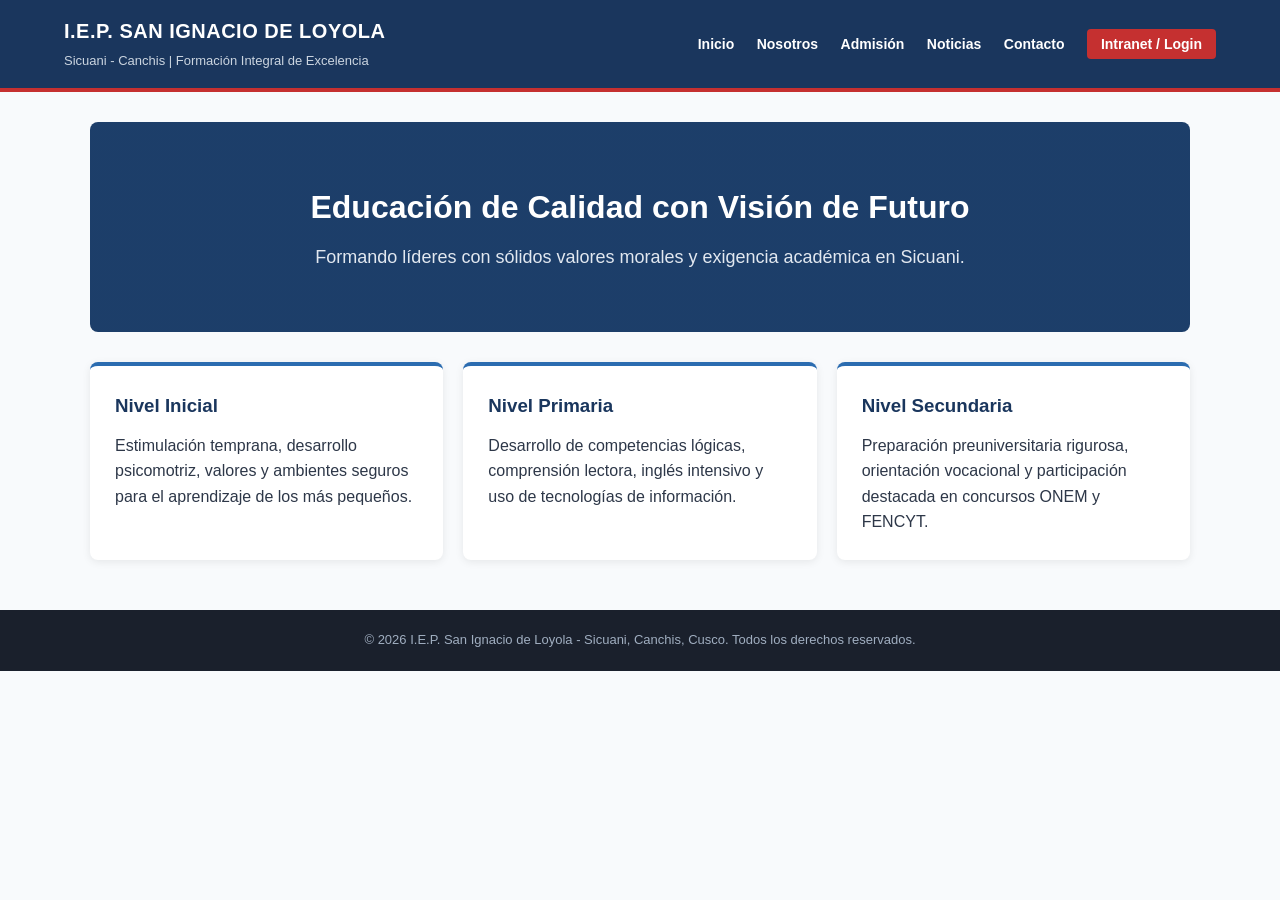
==== index.html @ 254c912a "Entrega PA2: Base de datos, conexion PDO, login y vistas completas" ====
<!DOCTYPE html>
<html lang="es">
<head>
    <meta charset="UTF-8">
    <meta name="viewport" content="width=device-width, initial-scale=1.0">
    <title>I.E.P. San Ignacio de Loyola - Sicuani</title>
    <link rel="stylesheet" href="css/estilos.css">
</head>
<body>
    <header>
        <div class="brand">
            <h1>I.E.P. SAN IGNACIO DE LOYOLA</h1>
            <span>Sicuani - Canchis | Formación Integral de Excelencia</span>
        </div>
        <nav>
            <a href="index.html">Inicio</a>
            <a href="nosotros.html">Nosotros</a>
            <a href="admision.html">Admisión</a>
            <a href="noticias.html">Noticias</a>
            <a href="contacto.html">Contacto</a>
            <a href="login.php" class="btn-acceso">Intranet / Login</a>
        </nav>
    </header>

    <div class="container">
        <section class="hero">
            <h2>Educación de Calidad con Visión de Futuro</h2>
            <p>Formando líderes con sólidos valores morales y exigencia académica en Sicuani.</p>
        </section>

        <section class="grid-3">
            <div class="card">
                <h3>Nivel Inicial</h3>
                <p>Estimulación temprana, desarrollo psicomotriz, valores y ambientes seguros para el aprendizaje de los más pequeños.</p>
            </div>
            <div class="card">
                <h3>Nivel Primaria</h3>
                <p>Desarrollo de competencias lógicas, comprensión lectora, inglés intensivo y uso de tecnologías de información.</p>
            </div>
            <div class="card">
                <h3>Nivel Secundaria</h3>
                <p>Preparación preuniversitaria rigurosa, orientación vocacional y participación destacada en concursos ONEM y FENCYT.</p>
            </div>
        </section>
    </div>

    <footer>
        <p>&copy; 2026 I.E.P. San Ignacio de Loyola - Sicuani, Canchis, Cusco. Todos los derechos reservados.</p>
    </footer>
</body>
</html>
---- css/estilos.css ----
/* =========================================================
   ESTILOS GENERALES - I.E.P. SAN IGNACIO DE LOYOLA (SICUANI)
   ========================================================= */
* {
    box-sizing: border-box;
    margin: 0;
    padding: 0;
    font-family: Arial, Helvetica, sans-serif;
}

body {
    background-color: #f8fafc;
    color: #2d3748;
    line-height: 1.6;
}

/* ENCABEZADO Y NAVEGACIÓN */
header {
    background: #1a365d;
    color: #ffffff;
    padding: 15px 5%;
    display: flex;
    justify-content: space-between;
    align-items: center;
    border-bottom: 4px solid #c53030;
    position: sticky;
    top: 0;
    z-index: 1000;
}

.brand h1 {
    font-size: 20px;
    letter-spacing: 0.5px;
}

.brand span {
    font-size: 13px;
    color: #cbd5e0;
}

nav a {
    color: #ffffff;
    text-decoration: none;
    margin-left: 18px;
    font-size: 14px;
    font-weight: bold;
    transition: color 0.3s;
}

nav a:hover {
    color: #f6ad55;
}

nav a.btn-acceso {
    background: #c53030;
    padding: 7px 14px;
    border-radius: 4px;
}

nav a.btn-acceso:hover {
    background: #9b2c2c;
    color: #ffffff;
}

/* CONTENEDORES Y ESTRUCTURA */
.container {
    width: 90%;
    max-width: 1100px;
    margin: 30px auto;
}

/* HERO BANNER DE INICIO */
.hero {
    background: linear-gradient(rgba(26, 54, 93, 0.85), rgba(26, 54, 93, 0.85)), #2b6cb0;
    color: white;
    padding: 60px 20px;
    text-align: center;
    border-radius: 8px;
    margin-bottom: 30px;
}

.hero h2 {
    font-size: 32px;
    margin-bottom: 10px;
}

.hero p {
    font-size: 18px;
    color: #e2e8f0;
}

/* TARJETAS Y GRILLAS */
.grid-3 {
    display: grid;
    grid-template-columns: repeat(auto-fit, minmax(300px, 1fr));
    gap: 20px;
}

.card {
    background: #ffffff;
    padding: 25px;
    border-radius: 8px;
    box-shadow: 0 2px 8px rgba(0,0,0,0.08);
    border-top: 4px solid #2b6cb0;
}

.card h3 {
    color: #1a365d;
    margin-bottom: 12px;
}

/* FORMULARIOS (ADMISIÓN Y CONTACTO) */
.form-box {
    background: #ffffff;
    padding: 30px;
    border-radius: 8px;
    box-shadow: 0 4px 12px rgba(0,0,0,0.08);
    max-width: 650px;
    margin: 0 auto;
}

.form-group {
    margin-bottom: 15px;
}

.form-group label {
    display: block;
    font-weight: bold;
    margin-bottom: 5px;
    font-size: 14px;
}

.form-group input, .form-group select, .form-group textarea {
    width: 100%;
    padding: 10px;
    border: 1px solid #cbd5e0;
    border-radius: 4px;
    font-size: 14px;
}

.btn-primary {
    background: #1a365d;
    color: white;
    padding: 12px 20px;
    border: none;
    border-radius: 4px;
    font-size: 16px;
    font-weight: bold;
    cursor: pointer;
    width: 100%;
}

.btn-primary:hover {
    background: #2a4365;
}

/* PIE DE PÁGINA */
footer {
    background: #1a202c;
    color: #a0aec0;
    text-align: center;
    padding: 20px;
    margin-top: 50px;
    font-size: 13px;
}

/* RESPONSIVE (MÓVILES) */
@media (max-width: 768px) {
    header {
        flex-direction: column;
        gap: 15px;
        text-align: center;
    }
    nav a {
        display: inline-block;
        margin: 5px 8px;
    }
}
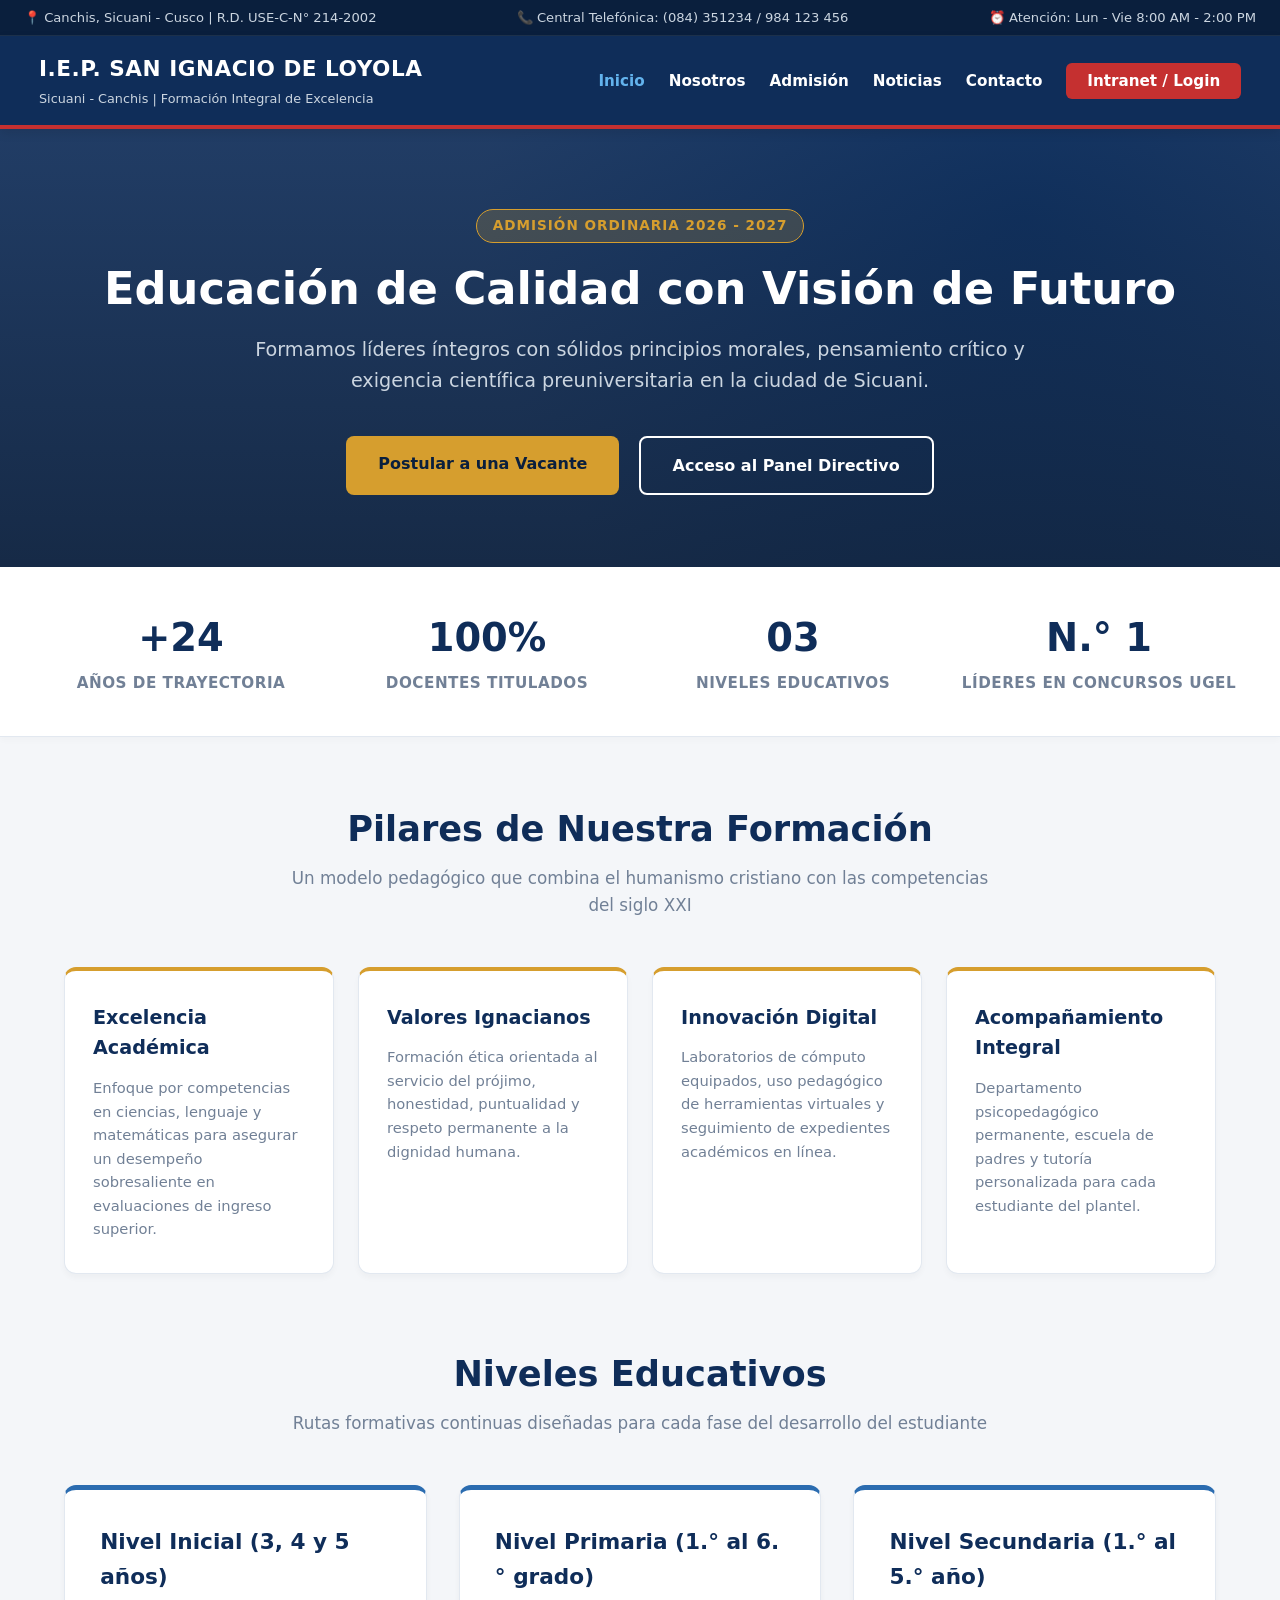
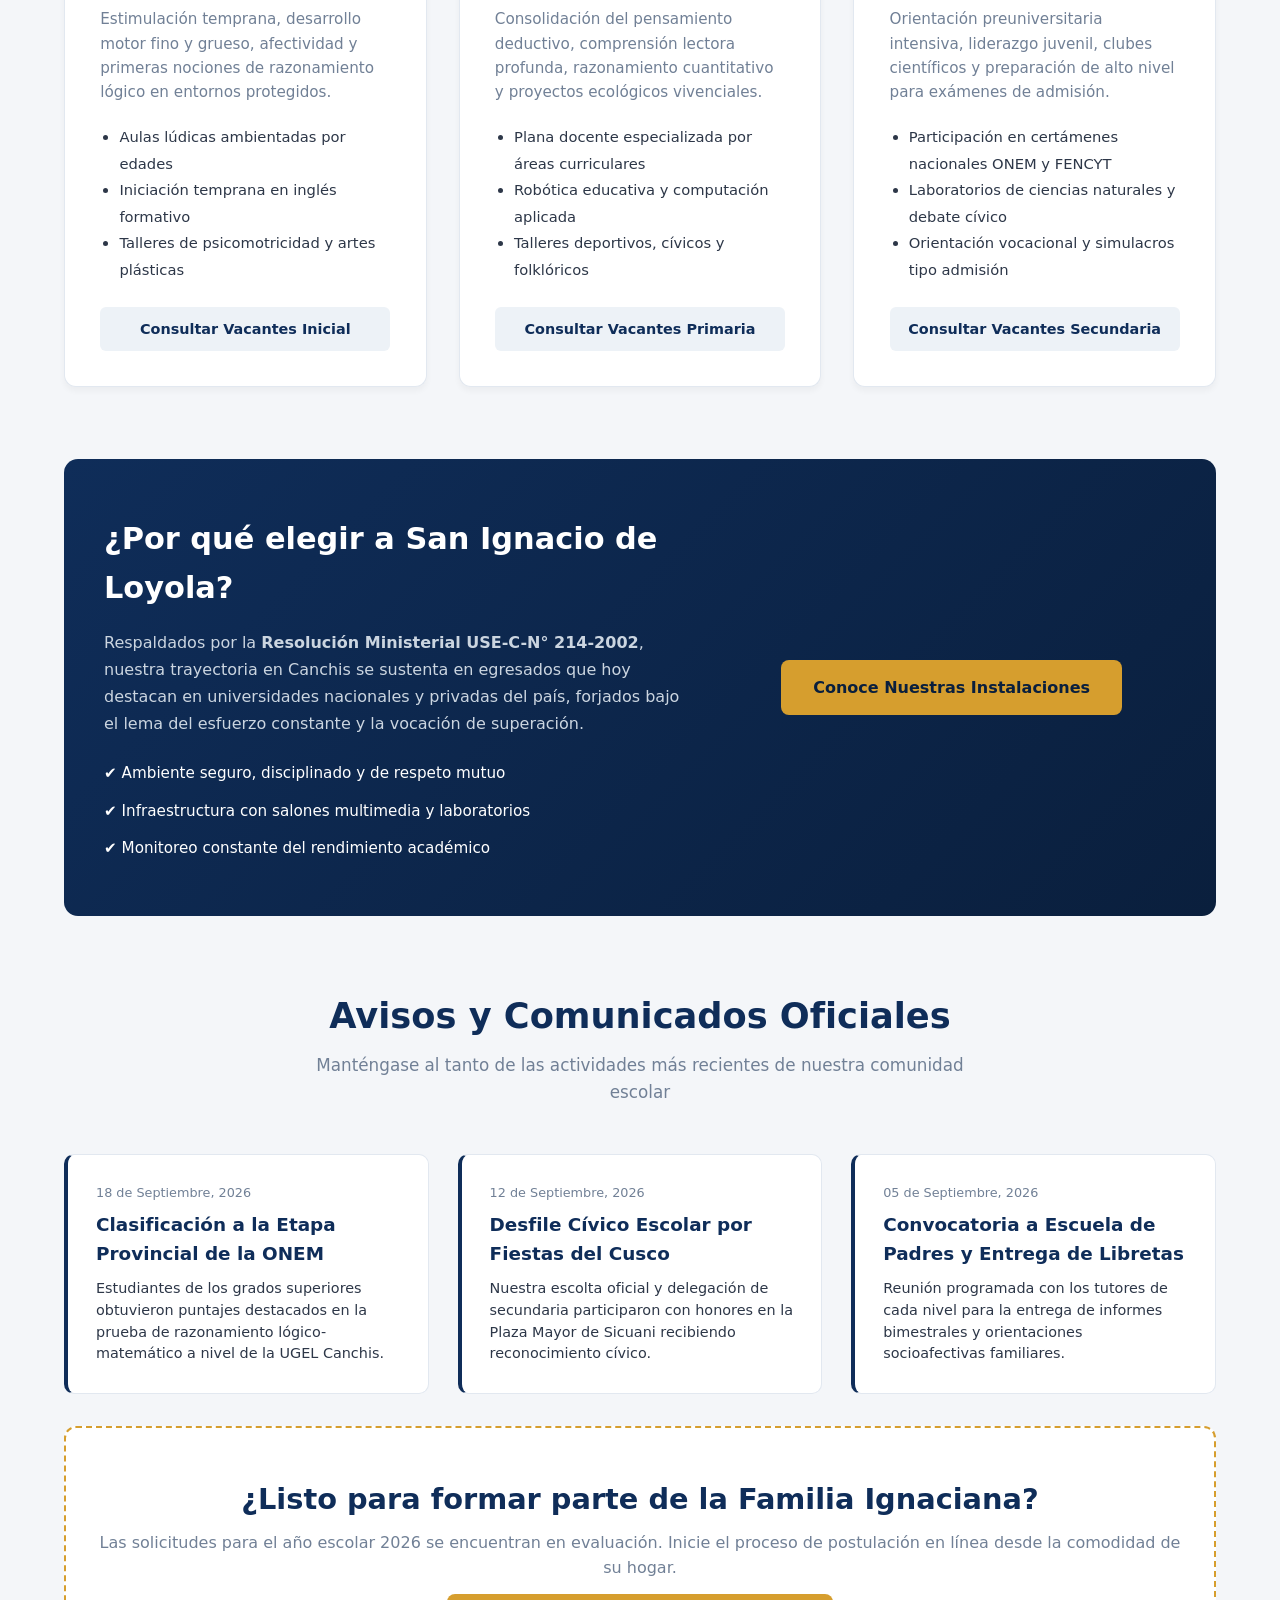
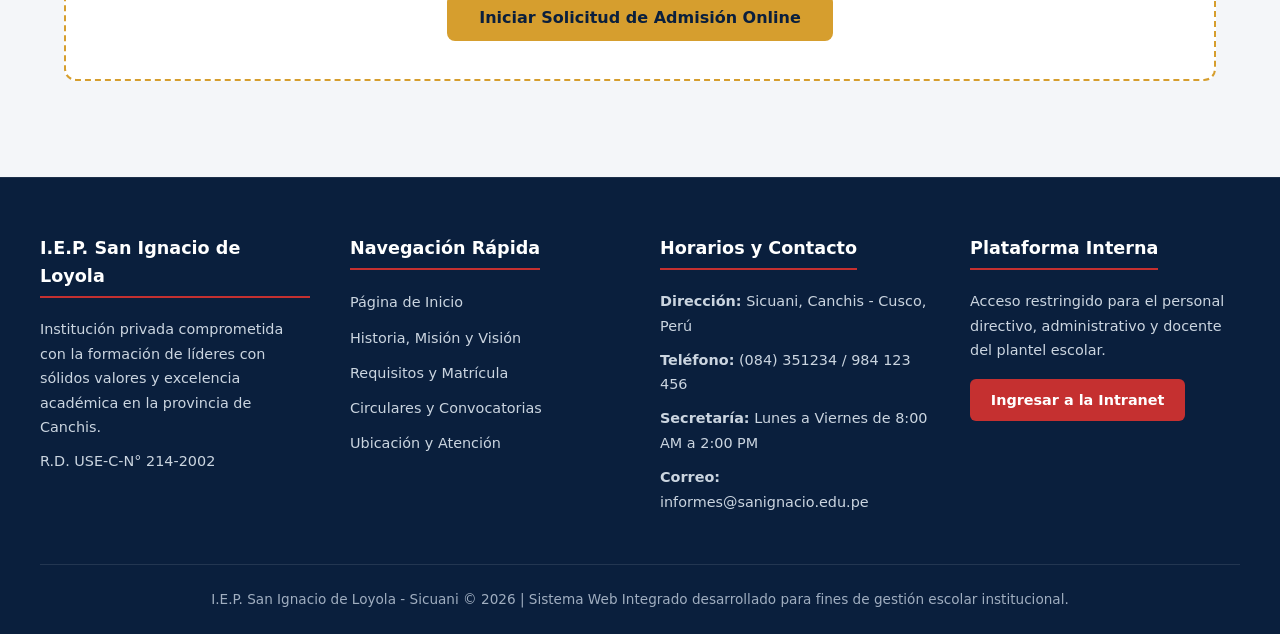
==== commit c07ed259: "Modernizacion completa de interfaces y ampliacion de contenidos" ====
--- a/index.html
+++ b/index.html
@@ -3,49 +3,761 @@
 <head>
     <meta charset="UTF-8">
     <meta name="viewport" content="width=device-width, initial-scale=1.0">
-    <title>I.E.P. San Ignacio de Loyola - Sicuani</title>
-    <link rel="stylesheet" href="css/estilos.css">
+    <title>I.E.P. San Ignacio de Loyola - Portal Institucional</title>
+    <style>
+        :root {
+            --primary: #0f2d59;
+            --primary-dark: #0a1f3d;
+            --primary-light: #2b6cb0;
+            --accent-red: #c53030;
+            --accent-red-hover: #9b2c2c;
+            --accent-gold: #d69e2e;
+            --bg: #f4f6f9;
+            --surface: #ffffff;
+            --text-dark: #2d3748;
+            --text-muted: #718096;
+            --border: #e2e8f0;
+        }
+
+        * {
+            box-sizing: border-box;
+            margin: 0;
+            padding: 0;
+            font-family: 'Segoe UI', system-ui, -apple-system, sans-serif;
+        }
+
+        body {
+            background-color: var(--bg);
+            color: var(--text-dark);
+            line-height: 1.6;
+            min-height: 100vh;
+            display: flex;
+            flex-direction: column;
+        }
+
+        /* Franja informativa superior */
+        .top-info-bar {
+            background-color: var(--primary-dark);
+            color: #cbd5e0;
+            padding: 0.45rem 1.5rem;
+            font-size: 0.82rem;
+            border-bottom: 1px solid rgba(255, 255, 255, 0.08);
+        }
+
+        .top-info-container {
+            max-width: 1250px;
+            margin: 0 auto;
+            display: flex;
+            justify-content: space-between;
+            align-items: center;
+        }
+
+        .top-info-container span {
+            display: flex;
+            gap: 1.25rem;
+        }
+
+        /* Encabezado Oficial */
+        .main-header {
+            background-color: var(--primary);
+            color: #ffffff;
+            border-bottom: 4px solid var(--accent-red);
+            box-shadow: 0 4px 10px rgba(0,0,0,0.1);
+            position: sticky;
+            top: 0;
+            z-index: 1000;
+        }
+
+        .header-container {
+            max-width: 1250px;
+            margin: 0 auto;
+            padding: 1rem 1.5rem;
+            display: flex;
+            justify-content: space-between;
+            align-items: center;
+        }
+
+        .brand-box h1 {
+            font-size: 1.35rem;
+            font-weight: 800;
+            letter-spacing: 0.5px;
+            color: #ffffff;
+            text-transform: uppercase;
+        }
+
+        .brand-box p {
+            font-size: 0.8rem;
+            color: #cbd5e0;
+            margin-top: 2px;
+        }
+
+        .nav-menu {
+            display: flex;
+            list-style: none;
+            gap: 1.5rem;
+            align-items: center;
+        }
+
+        .nav-menu a {
+            color: #ffffff;
+            text-decoration: none;
+            font-weight: 600;
+            font-size: 0.95rem;
+            transition: color 0.2s;
+        }
+
+        .nav-menu a:hover,
+        .nav-menu a.active {
+            color: #63b3ed;
+        }
+
+        .btn-intranet {
+            background-color: var(--accent-red) !important;
+            color: #ffffff !important;
+            padding: 0.55rem 1.3rem;
+            border-radius: 6px;
+            font-weight: 700;
+            transition: background-color 0.2s;
+        }
+
+        .btn-intranet:hover {
+            background-color: var(--accent-red-hover) !important;
+        }
+
+        /* Hero Principal */
+        .hero {
+            background: linear-gradient(rgba(15, 45, 89, 0.92), rgba(10, 31, 61, 0.95)), 
+                        radial-gradient(circle at 80% 20%, #2b6cb0 0%, transparent 50%);
+            color: #ffffff;
+            padding: 5rem 1.5rem 4.5rem;
+            text-align: center;
+        }
+
+        .hero-tag {
+            display: inline-block;
+            background: rgba(214, 158, 46, 0.2);
+            color: var(--accent-gold);
+            border: 1px solid var(--accent-gold);
+            padding: 0.3rem 1rem;
+            border-radius: 20px;
+            font-size: 0.85rem;
+            font-weight: 700;
+            text-transform: uppercase;
+            letter-spacing: 1px;
+            margin-bottom: 1.2rem;
+        }
+
+        .hero h2 {
+            font-size: 2.8rem;
+            margin-bottom: 1.2rem;
+            font-weight: 800;
+            line-height: 1.2;
+        }
+
+        .hero p {
+            font-size: 1.2rem;
+            max-width: 850px;
+            margin: 0 auto 2.5rem;
+            color: #cbd5e0;
+        }
+
+        .hero-buttons {
+            display: flex;
+            justify-content: center;
+            gap: 1.2rem;
+        }
+
+        .btn-hero {
+            padding: 0.9rem 2rem;
+            font-size: 1rem;
+            font-weight: 700;
+            border-radius: 8px;
+            text-decoration: none;
+            transition: all 0.2s;
+        }
+
+        .btn-primary-hero {
+            background-color: var(--accent-gold);
+            color: var(--primary-dark);
+        }
+
+        .btn-primary-hero:hover {
+            background-color: #b7791f;
+            transform: translateY(-2px);
+        }
+
+        .btn-secondary-hero {
+            background-color: transparent;
+            color: #ffffff;
+            border: 2px solid #ffffff;
+        }
+
+        .btn-secondary-hero:hover {
+            background-color: rgba(255, 255, 255, 0.12);
+            transform: translateY(-2px);
+        }
+
+        /* Barra de Métricas del Colegio */
+        .stats-strip {
+            background-color: #ffffff;
+            border-bottom: 1px solid var(--border);
+            padding: 2.5rem 1.5rem;
+            box-shadow: 0 4px 6px rgba(0,0,0,0.02);
+        }
+
+        .stats-container {
+            max-width: 1200px;
+            margin: 0 auto;
+            display: grid;
+            grid-template-columns: repeat(auto-fit, minmax(220px, 1fr));
+            gap: 1.5rem;
+            text-align: center;
+        }
+
+        .stat-item h3 {
+            font-size: 2.4rem;
+            color: var(--primary);
+            font-weight: 800;
+            margin-bottom: 0.2rem;
+        }
+
+        .stat-item p {
+            color: var(--text-muted);
+            font-size: 0.95rem;
+            font-weight: 600;
+            text-transform: uppercase;
+            letter-spacing: 0.5px;
+        }
+
+        /* Contenedores Generales */
+        .container {
+            max-width: 1200px;
+            margin: 4rem auto;
+            padding: 0 1.5rem;
+        }
+
+        .section-header {
+            text-align: center;
+            margin-bottom: 3rem;
+        }
+
+        .section-header h2 {
+            font-size: 2.2rem;
+            color: var(--primary);
+            font-weight: 800;
+            margin-bottom: 0.5rem;
+        }
+
+        .section-header p {
+            color: var(--text-muted);
+            font-size: 1.05rem;
+            max-width: 700px;
+            margin: 0 auto;
+        }
+
+        /* Cuadrícula de Pilares Formativos */
+        .grid-pilares {
+            display: grid;
+            grid-template-columns: repeat(auto-fit, minmax(260px, 1fr));
+            gap: 1.5rem;
+            margin-bottom: 4.5rem;
+        }
+
+        .card-pilar {
+            background: var(--surface);
+            padding: 2rem 1.75rem;
+            border-radius: 12px;
+            border: 1px solid var(--border);
+            border-top: 4px solid var(--accent-gold);
+            box-shadow: 0 4px 6px rgba(0,0,0,0.03);
+            transition: transform 0.2s;
+        }
+
+        .card-pilar:hover {
+            transform: translateY(-4px);
+            box-shadow: 0 8px 16px rgba(0,0,0,0.06);
+        }
+
+        .card-pilar h4 {
+            color: var(--primary);
+            font-size: 1.2rem;
+            margin-bottom: 0.75rem;
+            font-weight: 700;
+        }
+
+        .card-pilar p {
+            font-size: 0.92rem;
+            color: var(--text-muted);
+            line-height: 1.6;
+        }
+
+        /* Tarjetas de Niveles */
+        .cards-grid {
+            display: grid;
+            grid-template-columns: repeat(auto-fit, minmax(320px, 1fr));
+            gap: 2rem;
+            margin-bottom: 4.5rem;
+        }
+
+        .card-item {
+            background: var(--surface);
+            border-radius: 12px;
+            padding: 2.2rem;
+            border: 1px solid var(--border);
+            box-shadow: 0 4px 6px rgba(0,0,0,0.04);
+            transition: transform 0.25s, box-shadow 0.25s;
+            border-top: 5px solid var(--primary-light);
+            display: flex;
+            flex-direction: column;
+            justify-content: space-between;
+        }
+
+        .card-item:hover {
+            transform: translateY(-5px);
+            box-shadow: 0 10px 22px rgba(0,0,0,0.08);
+        }
+
+        .card-item h4 {
+            color: var(--primary);
+            font-size: 1.35rem;
+            margin-bottom: 0.8rem;
+            font-weight: 700;
+        }
+
+        .card-item p {
+            color: var(--text-muted);
+            margin-bottom: 1.25rem;
+            font-size: 0.95rem;
+        }
+
+        .card-item ul {
+            padding-left: 1.2rem;
+            color: var(--text-dark);
+            font-size: 0.92rem;
+            line-height: 1.8;
+            margin-bottom: 1.5rem;
+        }
+
+        .btn-card {
+            display: inline-block;
+            text-align: center;
+            background: #edf2f7;
+            color: var(--primary);
+            padding: 0.65rem 1rem;
+            border-radius: 6px;
+            text-decoration: none;
+            font-weight: 600;
+            font-size: 0.9rem;
+            transition: all 0.2s;
+        }
+
+        .card-item:hover .btn-card {
+            background: var(--primary);
+            color: #ffffff;
+        }
+
+        /* Sección de Reconocimientos / Por Qué Elegirnos */
+        .banner-destacado {
+            background: linear-gradient(135deg, var(--primary) 0%, var(--primary-dark) 100%);
+            color: #ffffff;
+            padding: 3.5rem 2.5rem;
+            border-radius: 14px;
+            display: grid;
+            grid-template-columns: 1.3fr 1fr;
+            gap: 2.5rem;
+            align-items: center;
+            margin-bottom: 4.5rem;
+        }
+
+        .banner-destacado h3 {
+            font-size: 1.9rem;
+            margin-bottom: 1rem;
+            font-weight: 800;
+        }
+
+        .banner-destacado p {
+            color: #cbd5e0;
+            font-size: 1rem;
+            line-height: 1.7;
+            margin-bottom: 1.5rem;
+        }
+
+        .banner-list {
+            list-style: none;
+            display: flex;
+            flex-direction: column;
+            gap: 0.8rem;
+        }
+
+        .banner-list li {
+            font-size: 0.95rem;
+            display: flex;
+            align-items: center;
+            gap: 0.5rem;
+        }
+
+        /* Sección de Noticias Breves en Portada */
+        .grid-noticias-home {
+            display: grid;
+            grid-template-columns: repeat(auto-fit, minmax(320px, 1fr));
+            gap: 1.8rem;
+            margin-bottom: 2rem;
+        }
+
+        .card-mini-noticia {
+            background: var(--surface);
+            padding: 1.75rem;
+            border-radius: 10px;
+            border: 1px solid var(--border);
+            border-left: 4px solid var(--primary);
+        }
+
+        .mini-fecha {
+            font-size: 0.8rem;
+            color: var(--text-muted);
+            margin-bottom: 0.4rem;
+            display: block;
+        }
+
+        .card-mini-noticia h4 {
+            color: var(--primary);
+            font-size: 1.15rem;
+            margin-bottom: 0.6rem;
+        }
+
+        .card-mini-noticia p {
+            color: var(--text-dark);
+            font-size: 0.9rem;
+            line-height: 1.5;
+        }
+
+        /* Banner de Llamado a la Acción (CTA) */
+        .cta-admision {
+            background: #ffffff;
+            border: 2px dashed var(--accent-gold);
+            border-radius: 12px;
+            padding: 3rem 2rem;
+            text-align: center;
+            margin-bottom: 2rem;
+        }
+
+        .cta-admision h3 {
+            font-size: 1.8rem;
+            color: var(--primary);
+            margin-bottom: 0.5rem;
+        }
+
+        .cta-admision p {
+            color: var(--text-muted);
+            margin-bottom: 1.5rem;
+            font-size: 1rem;
+        }
+
+        /* Pie de página enriquecido */
+        footer {
+            background-color: var(--primary-dark);
+            color: #cbd5e0;
+            padding: 3.5rem 1.5rem 1.5rem;
+            margin-top: auto;
+            border-top: 1px solid rgba(255,255,255,0.08);
+        }
+
+        .footer-grid {
+            max-width: 1200px;
+            margin: 0 auto 2.5rem;
+            display: grid;
+            grid-template-columns: repeat(auto-fit, minmax(240px, 1fr));
+            gap: 2.5rem;
+        }
+
+        .footer-col h4 {
+            color: #ffffff;
+            font-size: 1.1rem;
+            margin-bottom: 1.2rem;
+            position: relative;
+            padding-bottom: 0.4rem;
+            border-bottom: 2px solid var(--accent-red);
+            display: inline-block;
+        }
+
+        .footer-col p {
+            font-size: 0.9rem;
+            line-height: 1.7;
+            margin-bottom: 0.6rem;
+        }
+
+        .footer-col ul {
+            list-style: none;
+            display: flex;
+            flex-direction: column;
+            gap: 0.6rem;
+        }
+
+        .footer-col a {
+            color: #cbd5e0;
+            text-decoration: none;
+            font-size: 0.9rem;
+            transition: color 0.2s;
+        }
+
+        .footer-col a:hover {
+            color: #ffffff;
+            padding-left: 4px;
+        }
+
+        .footer-bottom {
+            max-width: 1200px;
+            margin: 0 auto;
+            text-align: center;
+            padding-top: 1.5rem;
+            border-top: 1px solid rgba(255,255,255,0.1);
+            font-size: 0.85rem;
+            color: #a0aec0;
+        }
+
+        @media (max-width: 860px) {
+            .top-info-container {
+                flex-direction: column;
+                gap: 0.3rem;
+                text-align: center;
+            }
+            .header-container {
+                flex-direction: column;
+                gap: 1rem;
+                text-align: center;
+            }
+            .hero h2 {
+                font-size: 2.1rem;
+            }
+            .hero-buttons {
+                flex-direction: column;
+            }
+            .banner-destacado {
+                grid-template-columns: 1fr;
+            }
+        }
+    </style>
 </head>
 <body>
-    <header>
-        <div class="brand">
-            <h1>I.E.P. SAN IGNACIO DE LOYOLA</h1>
-            <span>Sicuani - Canchis | Formación Integral de Excelencia</span>
-        </div>
-        <nav>
-            <a href="index.html">Inicio</a>
-            <a href="nosotros.html">Nosotros</a>
-            <a href="admision.html">Admisión</a>
-            <a href="noticias.html">Noticias</a>
-            <a href="contacto.html">Contacto</a>
-            <a href="login.php" class="btn-acceso">Intranet / Login</a>
-        </nav>
+
+    <!-- Franja de contacto rápido -->
+    <div class="top-info-bar">
+        <div class="top-info-container">
+            <span>📍 Canchis, Sicuani - Cusco | R.D. USE-C-N° 214-2002</span>
+            <span>📞 Central Telefónica: (084) 351234 / 984 123 456</span>
+            <span>⏰ Atención: Lun - Vie 8:00 AM - 2:00 PM</span>
+        </div>
+    </div>
+
+    <!-- Encabezado Institucional -->
+    <header class="main-header">
+        <div class="header-container">
+            <div class="brand-box">
+                <h1>I.E.P. SAN IGNACIO DE LOYOLA</h1>
+                <p>Sicuani - Canchis | Formación Integral de Excelencia</p>
+            </div>
+            <ul class="nav-menu">
+                <li><a href="index.html" class="active">Inicio</a></li>
+                <li><a href="nosotros.html">Nosotros</a></li>
+                <li><a href="admision.html">Admisión</a></li>
+                <li><a href="noticias.html">Noticias</a></li>
+                <li><a href="contacto.html">Contacto</a></li>
+                <li><a href="login.php" class="btn-intranet">Intranet / Login</a></li>
+            </ul>
+        </div>
     </header>
 
-    <div class="container">
-        <section class="hero">
-            <h2>Educación de Calidad con Visión de Futuro</h2>
-            <p>Formando líderes con sólidos valores morales y exigencia académica en Sicuani.</p>
+    <!-- Banner Principal -->
+    <section class="hero">
+        <span class="hero-tag">Admisión Ordinaria 2026 - 2027</span>
+        <h2>Educación de Calidad con Visión de Futuro</h2>
+        <p>Formamos líderes íntegros con sólidos principios morales, pensamiento crítico y exigencia científica preuniversitaria en la ciudad de Sicuani.</p>
+        <div class="hero-buttons">
+            <a href="admision.html" class="btn-hero btn-primary-hero">Postular a una Vacante</a>
+            <a href="login.php" class="btn-hero btn-secondary-hero">Acceso al Panel Directivo</a>
+        </div>
+    </section>
+
+    <!-- Barra de Métricas y Solidez Escolar -->
+    <section class="stats-strip">
+        <div class="stats-container">
+            <div class="stat-item">
+                <h3>+24</h3>
+                <p>Años de Trayectoria</p>
+            </div>
+            <div class="stat-item">
+                <h3>100%</h3>
+                <p>Docentes Titulados</p>
+            </div>
+            <div class="stat-item">
+                <h3>03</h3>
+                <p>Niveles Educativos</p>
+            </div>
+            <div class="stat-item">
+                <h3>N.° 1</h3>
+                <p>Líderes en Concursos UGEL</p>
+            </div>
+        </div>
+    </section>
+
+    <!-- Pilares Formativos -->
+    <main class="container">
+        <div class="section-header">
+            <h2>Pilares de Nuestra Formación</h2>
+            <p>Un modelo pedagógico que combina el humanismo cristiano con las competencias del siglo XXI</p>
+        </div>
+
+        <div class="grid-pilares">
+            <div class="card-pilar">
+                <h4>Excelencia Académica</h4>
+                <p>Enfoque por competencias en ciencias, lenguaje y matemáticas para asegurar un desempeño sobresaliente en evaluaciones de ingreso superior.</p>
+            </div>
+            <div class="card-pilar">
+                <h4>Valores Ignacianos</h4>
+                <p>Formación ética orientada al servicio del prójimo, honestidad, puntualidad y respeto permanente a la dignidad humana.</p>
+            </div>
+            <div class="card-pilar">
+                <h4>Innovación Digital</h4>
+                <p>Laboratorios de cómputo equipados, uso pedagógico de herramientas virtuales y seguimiento de expedientes académicos en línea.</p>
+            </div>
+            <div class="card-pilar">
+                <h4>Acompañamiento Integral</h4>
+                <p>Departamento psicopedagógico permanente, escuela de padres y tutoría personalizada para cada estudiante del plantel.</p>
+            </div>
+        </div>
+
+        <!-- Propuesta Pedagógica por Niveles -->
+        <div class="section-header">
+            <h2>Niveles Educativos</h2>
+            <p>Rutas formativas continuas diseñadas para cada fase del desarrollo del estudiante</p>
+        </div>
+
+        <div class="cards-grid">
+            <article class="card-item">
+                <div>
+                    <h4>Nivel Inicial (3, 4 y 5 años)</h4>
+                    <p>Estimulación temprana, desarrollo motor fino y grueso, afectividad y primeras nociones de razonamiento lógico en entornos protegidos.</p>
+                    <ul>
+                        <li>Aulas lúdicas ambientadas por edades</li>
+                        <li>Iniciación temprana en inglés formativo</li>
+                        <li>Talleres de psicomotricidad y artes plásticas</li>
+                    </ul>
+                </div>
+                <a href="admision.html" class="btn-card">Consultar Vacantes Inicial</a>
+            </article>
+
+            <article class="card-item">
+                <div>
+                    <h4>Nivel Primaria (1.° al 6.° grado)</h4>
+                    <p>Consolidación del pensamiento deductivo, comprensión lectora profunda, razonamiento cuantitativo y proyectos ecológicos vivenciales.</p>
+                    <ul>
+                        <li>Plana docente especializada por áreas curriculares</li>
+                        <li>Robótica educativa y computación aplicada</li>
+                        <li>Talleres deportivos, cívicos y folklóricos</li>
+                    </ul>
+                </div>
+                <a href="admision.html" class="btn-card">Consultar Vacantes Primaria</a>
+            </article>
+
+            <article class="card-item">
+                <div>
+                    <h4>Nivel Secundaria (1.° al 5.° año)</h4>
+                    <p>Orientación preuniversitaria intensiva, liderazgo juvenil, clubes científicos y preparación de alto nivel para exámenes de admisión.</p>
+                    <ul>
+                        <li>Participación en certámenes nacionales ONEM y FENCYT</li>
+                        <li>Laboratorios de ciencias naturales y debate cívico</li>
+                        <li>Orientación vocacional y simulacros tipo admisión</li>
+                    </ul>
+                </div>
+                <a href="admision.html" class="btn-card">Consultar Vacantes Secundaria</a>
+            </article>
+        </div>
+
+        <!-- Banner Destacado Institucional -->
+        <section class="banner-destacado">
+            <div>
+                <h3>¿Por qué elegir a San Ignacio de Loyola?</h3>
+                <p>
+                    Respaldados por la <strong>Resolución Ministerial USE-C-N° 214-2002</strong>, nuestra trayectoria en Canchis se sustenta en egresados que hoy destacan en universidades nacionales y privadas del país, forjados bajo el lema del esfuerzo constante y la vocación de superación.
+                </p>
+                <ul class="banner-list">
+                    <li>✔ Ambiente seguro, disciplinado y de respeto mutuo</li>
+                    <li>✔ Infraestructura con salones multimedia y laboratorios</li>
+                    <li>✔ Monitoreo constante del rendimiento académico</li>
+                </ul>
+            </div>
+            <div style="text-align: center;">
+                <a href="contacto.html" class="btn-hero btn-primary-hero" style="display: inline-block;">Conoce Nuestras Instalaciones</a>
+            </div>
         </section>
 
-        <section class="grid-3">
-            <div class="card">
-                <h3>Nivel Inicial</h3>
-                <p>Estimulación temprana, desarrollo psicomotriz, valores y ambientes seguros para el aprendizaje de los más pequeños.</p>
-            </div>
-            <div class="card">
-                <h3>Nivel Primaria</h3>
-                <p>Desarrollo de competencias lógicas, comprensión lectora, inglés intensivo y uso de tecnologías de información.</p>
-            </div>
-            <div class="card">
-                <h3>Nivel Secundaria</h3>
-                <p>Preparación preuniversitaria rigurosa, orientación vocacional y participación destacada en concursos ONEM y FENCYT.</p>
-            </div>
+        <!-- Últimos Avisos y Comunicados -->
+        <div class="section-header">
+            <h2>Avisos y Comunicados Oficiales</h2>
+            <p>Manténgase al tanto de las actividades más recientes de nuestra comunidad escolar</p>
+        </div>
+
+        <div class="grid-noticias-home">
+            <div class="card-mini-noticia">
+                <span class="mini-fecha">18 de Septiembre, 2026</span>
+                <h4>Clasificación a la Etapa Provincial de la ONEM</h4>
+                <p>Estudiantes de los grados superiores obtuvieron puntajes destacados en la prueba de razonamiento lógico-matemático a nivel de la UGEL Canchis.</p>
+            </div>
+            <div class="card-mini-noticia">
+                <span class="mini-fecha">12 de Septiembre, 2026</span>
+                <h4>Desfile Cívico Escolar por Fiestas del Cusco</h4>
+                <p>Nuestra escolta oficial y delegación de secundaria participaron con honores en la Plaza Mayor de Sicuani recibiendo reconocimiento cívico.</p>
+            </div>
+            <div class="card-mini-noticia">
+                <span class="mini-fecha">05 de Septiembre, 2026</span>
+                <h4>Convocatoria a Escuela de Padres y Entrega de Libretas</h4>
+                <p>Reunión programada con los tutores de cada nivel para la entrega de informes bimestrales y orientaciones socioafectivas familiares.</p>
+            </div>
+        </div>
+
+        <!-- Banner de Matrícula -->
+        <section class="cta-admision">
+            <h3>¿Listo para formar parte de la Familia Ignaciana?</h3>
+            <p>Las solicitudes para el año escolar 2026 se encuentran en evaluación. Inicie el proceso de postulación en línea desde la comodidad de su hogar.</p>
+            <a href="admision.html" class="btn-hero btn-primary-hero">Iniciar Solicitud de Admisión Online</a>
         </section>
-    </div>
-
+    </main>
+
+    <!-- Pie de Página Institucional -->
     <footer>
-        <p>&copy; 2026 I.E.P. San Ignacio de Loyola - Sicuani, Canchis, Cusco. Todos los derechos reservados.</p>
+        <div class="footer-grid">
+            <div class="footer-col">
+                <h4>I.E.P. San Ignacio de Loyola</h4>
+                <p>Institución privada comprometida con la formación de líderes con sólidos valores y excelencia académica en la provincia de Canchis.</p>
+                <p>R.D. USE-C-N° 214-2002</p>
+            </div>
+            <div class="footer-col">
+                <h4>Navegación Rápida</h4>
+                <ul>
+                    <li><a href="index.html">Página de Inicio</a></li>
+                    <li><a href="nosotros.html">Historia, Misión y Visión</a></li>
+                    <li><a href="admision.html">Requisitos y Matrícula</a></li>
+                    <li><a href="noticias.html">Circulares y Convocatorias</a></li>
+                    <li><a href="contacto.html">Ubicación y Atención</a></li>
+                </ul>
+            </div>
+            <div class="footer-col">
+                <h4>Horarios y Contacto</h4>
+                <p><strong>Dirección:</strong> Sicuani, Canchis - Cusco, Perú</p>
+                <p><strong>Teléfono:</strong> (084) 351234 / 984 123 456</p>
+                <p><strong>Secretaría:</strong> Lunes a Viernes de 8:00 AM a 2:00 PM</p>
+                <p><strong>Correo:</strong> informes@sanignacio.edu.pe</p>
+            </div>
+            <div class="footer-col">
+                <h4>Plataforma Interna</h4>
+                <p>Acceso restringido para el personal directivo, administrativo y docente del plantel escolar.</p>
+                <p style="margin-top: 1rem;"><a href="login.php" class="btn-intranet" style="display: inline-block;">Ingresar a la Intranet</a></p>
+            </div>
+        </div>
+        <div class="footer-bottom">
+            <p>I.E.P. San Ignacio de Loyola - Sicuani © 2026 | Sistema Web Integrado desarrollado para fines de gestión escolar institucional.</p>
+        </div>
     </footer>
+
 </body>
 </html>
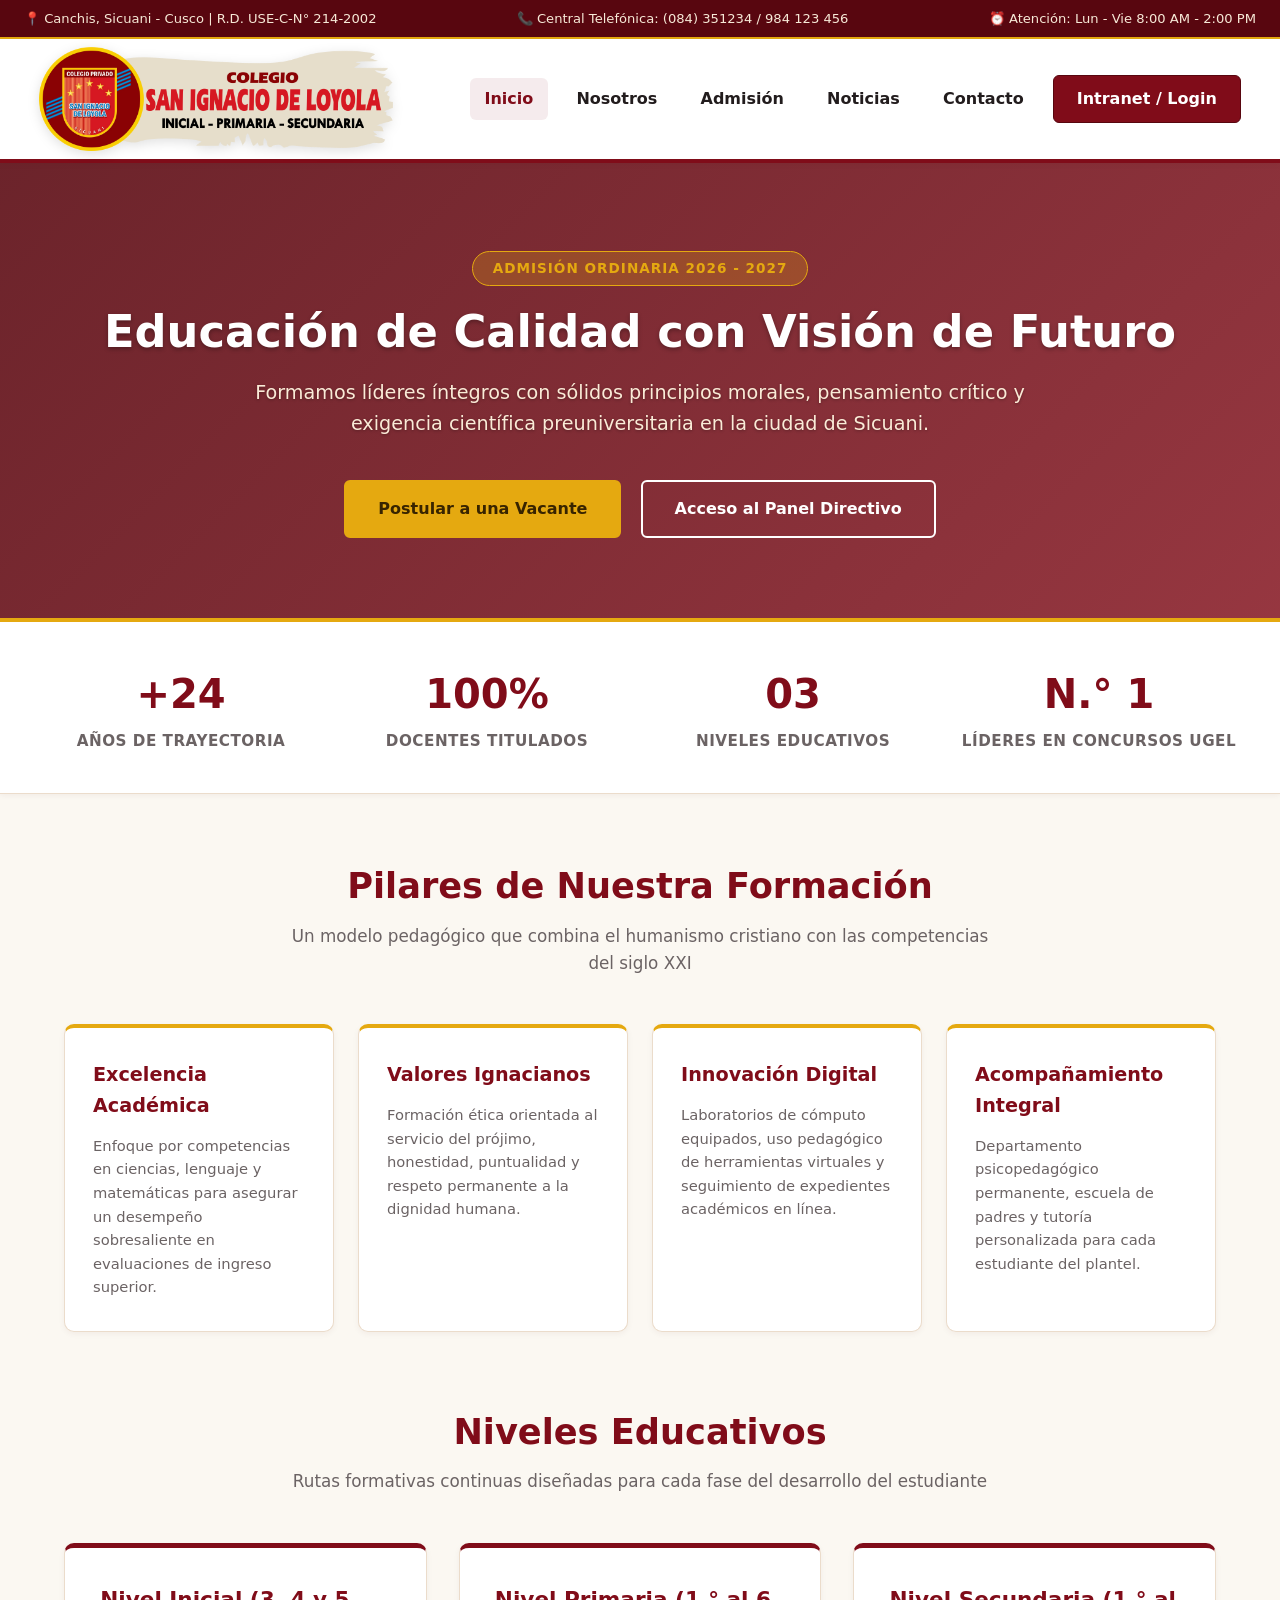
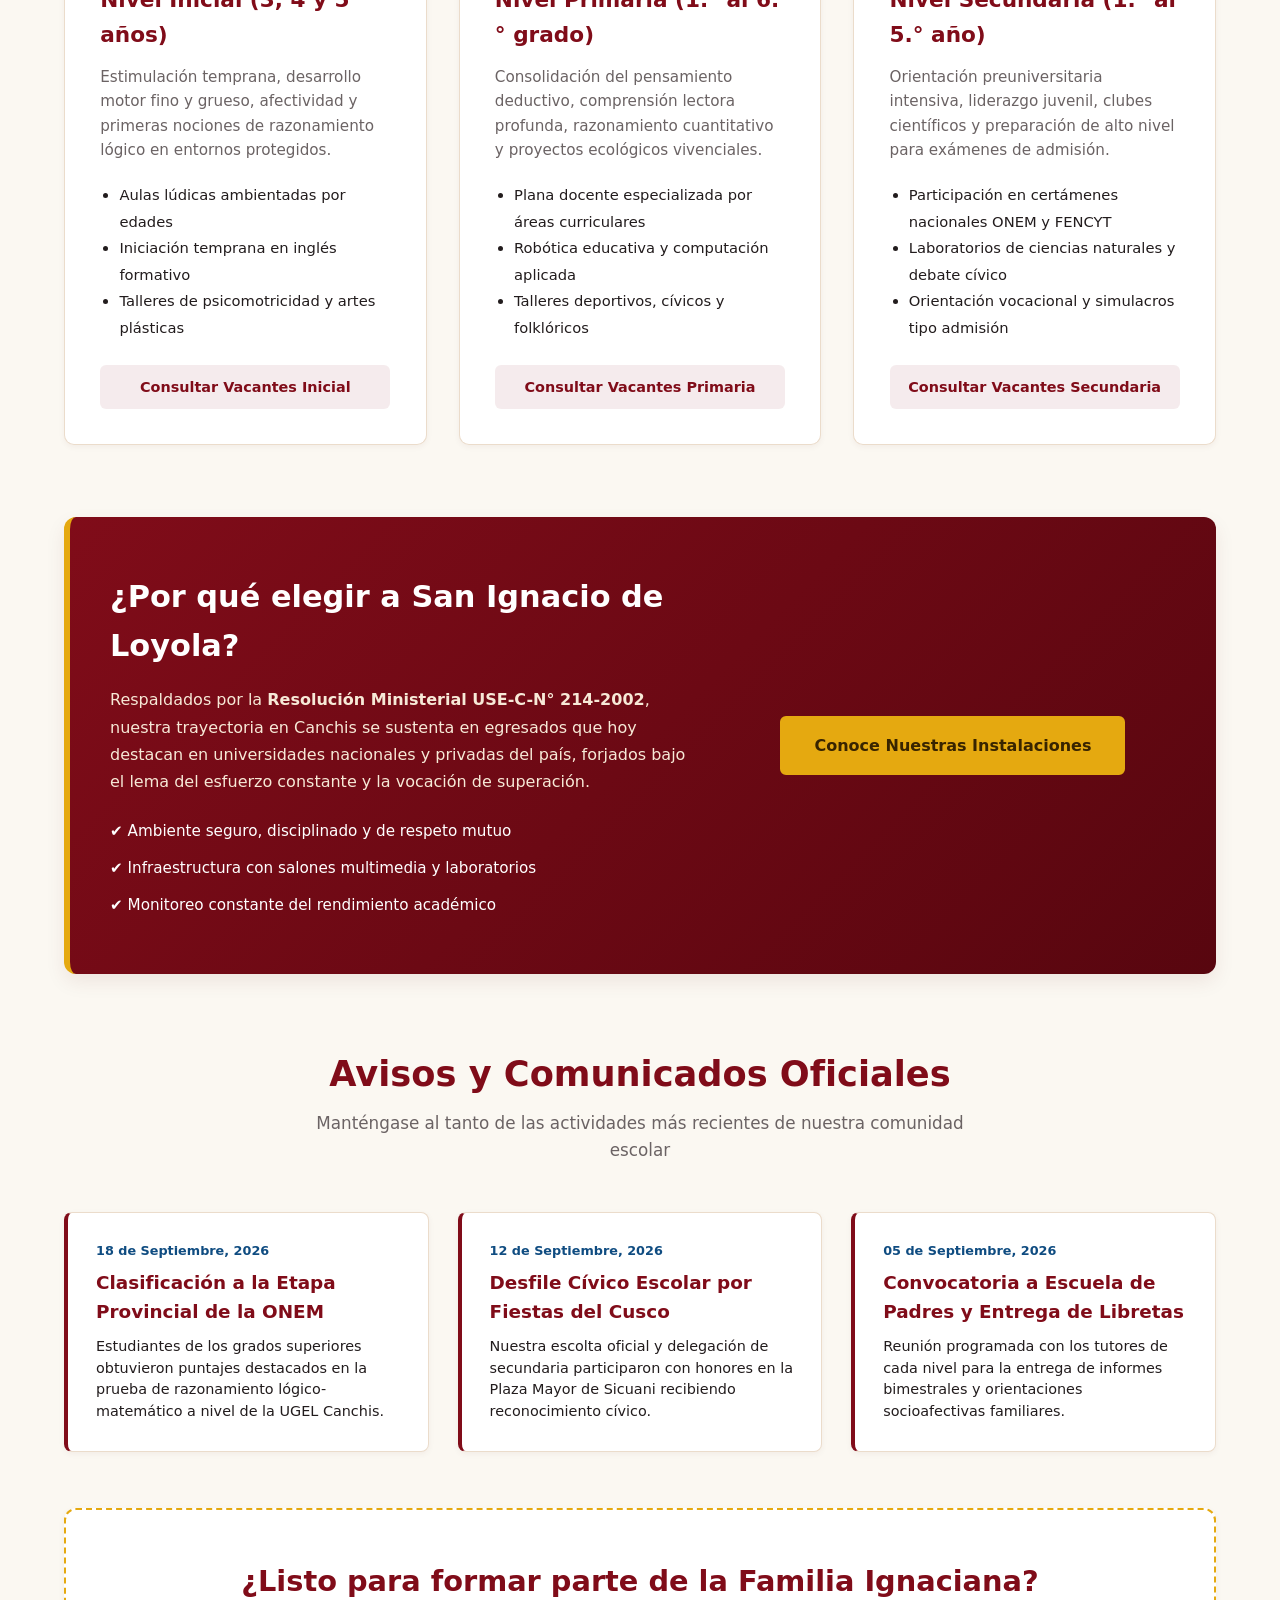
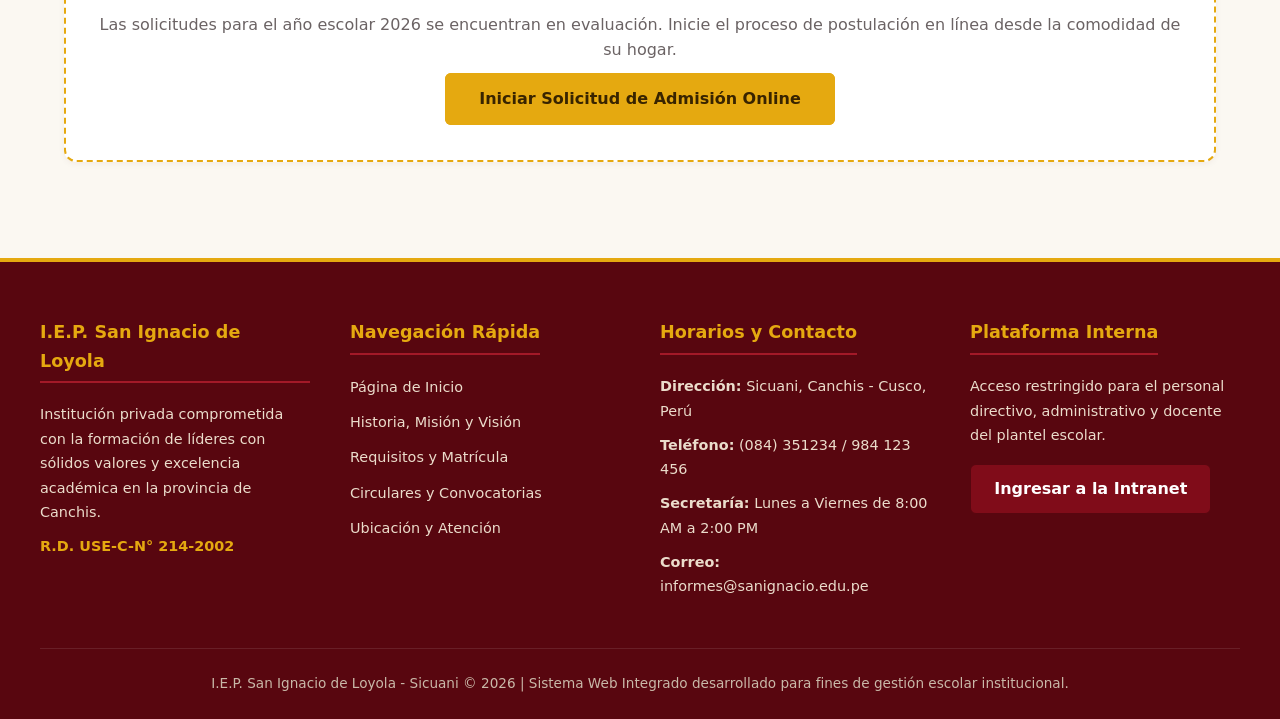
==== commit 34a42034: "Finalizacion completa del portal escolar: UI institucional, admision funcional, autenticacion y dash" ====
--- a/index.html
+++ b/index.html
@@ -6,17 +6,21 @@
     <title>I.E.P. San Ignacio de Loyola - Portal Institucional</title>
     <style>
         :root {
-            --primary: #0f2d59;
-            --primary-dark: #0a1f3d;
-            --primary-light: #2b6cb0;
-            --accent-red: #c53030;
-            --accent-red-hover: #9b2c2c;
-            --accent-gold: #d69e2e;
-            --bg: #f4f6f9;
-            --surface: #ffffff;
-            --text-dark: #2d3748;
-            --text-muted: #718096;
-            --border: #e2e8f0;
+            /* Paleta cromática oficial basada en la insignia del colegio */
+            --primary: #800c19;          /* Granate institucional */
+            --primary-dark: #58060f;     /* Granate profundo */
+            --primary-light: #a31928;    /* Granate claro */
+            --accent-gold: #e5a910;      /* Dorado del blasón y estrellas */
+            --accent-gold-hover: #c48e06;
+            --accent-blue: #0f4c81;      /* Azul de contraste */
+            --bg: #fbf8f2;               /* Marfil pergamino */
+            --surface: #ffffff;          /* Fondo blanco para tarjetas */
+            --text-dark: #221c1d;        /* Texto principal */
+            --text-muted: #6b6364;       /* Texto descriptivo */
+            --border: #ebdccb;           /* Bordes suaves */
+            --shadow-sm: 0 2px 6px rgba(88, 6, 15, 0.05);
+            --shadow-md: 0 8px 20px rgba(88, 6, 15, 0.08);
+            --shadow-lg: 0 12px 28px rgba(88, 6, 15, 0.12);
         }
 
         * {
@@ -38,10 +42,10 @@
         /* Franja informativa superior */
         .top-info-bar {
             background-color: var(--primary-dark);
-            color: #cbd5e0;
-            padding: 0.45rem 1.5rem;
+            color: #f7e9d7;
+            padding: 0.5rem 1.5rem;
             font-size: 0.82rem;
-            border-bottom: 1px solid rgba(255, 255, 255, 0.08);
+            border-bottom: 2px solid var(--accent-gold);
         }
 
         .top-info-container {
@@ -50,98 +54,118 @@
             display: flex;
             justify-content: space-between;
             align-items: center;
+            flex-wrap: wrap;
+            gap: 0.5rem;
         }
 
         .top-info-container span {
             display: flex;
+            align-items: center;
             gap: 1.25rem;
         }
 
-        /* Encabezado Oficial */
+        /* Encabezado Principal Estable (Dimensionado para Logo Imponente) */
         .main-header {
-            background-color: var(--primary);
-            color: #ffffff;
-            border-bottom: 4px solid var(--accent-red);
-            box-shadow: 0 4px 10px rgba(0,0,0,0.1);
+            background-color: var(--surface);
+            border-bottom: 4px solid var(--primary);
+            box-shadow: var(--shadow-sm);
             position: sticky;
             top: 0;
             z-index: 1000;
+            transform: translateZ(0);
+            -webkit-transform: translateZ(0);
+            backface-visibility: hidden;
+            -webkit-backface-visibility: hidden;
         }
 
         .header-container {
             max-width: 1250px;
             margin: 0 auto;
-            padding: 1rem 1.5rem;
+            padding: 0.5rem 1.5rem;
             display: flex;
             justify-content: space-between;
             align-items: center;
-        }
-
-        .brand-box h1 {
-            font-size: 1.35rem;
-            font-weight: 800;
-            letter-spacing: 0.5px;
-            color: #ffffff;
-            text-transform: uppercase;
-        }
-
-        .brand-box p {
-            font-size: 0.8rem;
-            color: #cbd5e0;
-            margin-top: 2px;
+            height: 120px; /* Altura optimizada para que el logo respire */
+        }
+
+        .brand-link {
+            display: flex;
+            align-items: center;
+            text-decoration: none;
+            height: 100%;
+        }
+
+        .brand-logo {
+            height: 105px; /* Logo notablemente más grande */
+            width: auto;
+            max-width: 520px;
+            object-fit: contain;
+            display: block;
+            border-radius: 4px;
+            filter: drop-shadow(0 3px 6px rgba(0,0,0,0.12));
         }
 
         .nav-menu {
             display: flex;
             list-style: none;
-            gap: 1.5rem;
+            gap: 0.9rem;
             align-items: center;
         }
 
         .nav-menu a {
-            color: #ffffff;
+            display: inline-block;
+            color: var(--text-dark);
             text-decoration: none;
-            font-weight: 600;
-            font-size: 0.95rem;
-            transition: color 0.2s;
+            font-weight: 700;
+            font-size: 1rem;
+            padding: 0.5rem 0.9rem;
+            border-radius: 6px;
+            transition: color 0.2s ease, background-color 0.2s ease;
         }
 
         .nav-menu a:hover,
         .nav-menu a.active {
-            color: #63b3ed;
+            color: var(--primary);
+            background-color: rgba(128, 12, 25, 0.08);
         }
 
         .btn-intranet {
-            background-color: var(--accent-red) !important;
+            background-color: var(--primary) !important;
             color: #ffffff !important;
-            padding: 0.55rem 1.3rem;
+            padding: 0.65rem 1.45rem !important;
             border-radius: 6px;
-            font-weight: 700;
-            transition: background-color 0.2s;
+            font-weight: 700 !important;
+            font-size: 1rem !important;
+            border: 1px solid var(--primary-dark);
+            transition: background-color 0.2s ease, box-shadow 0.2s ease !important;
         }
 
         .btn-intranet:hover {
-            background-color: var(--accent-red-hover) !important;
-        }
-
-        /* Hero Principal */
+            background-color: var(--primary-dark) !important;
+            color: #ffffff !important;
+            box-shadow: 0 2px 8px rgba(88, 6, 15, 0.3) !important;
+        }
+
+        /* Hero Principal con Fotografía de Estudiantes */
         .hero {
-            background: linear-gradient(rgba(15, 45, 89, 0.92), rgba(10, 31, 61, 0.95)), 
-                        radial-gradient(circle at 80% 20%, #2b6cb0 0%, transparent 50%);
+            position: relative;
+            background: linear-gradient(135deg, rgba(88, 6, 15, 0.88) 0%, rgba(128, 12, 25, 0.82) 100%), 
+                        url('https://images.unsplash.com/photo-1577896851231-70ef18881754?auto=format&fit=crop&w=1600&q=80') center/cover no-repeat;
             color: #ffffff;
-            padding: 5rem 1.5rem 4.5rem;
+            padding: 5.5rem 1.5rem 5rem;
             text-align: center;
+            border-bottom: 4px solid var(--accent-gold);
         }
 
         .hero-tag {
             display: inline-block;
-            background: rgba(214, 158, 46, 0.2);
+            background: rgba(229, 169, 16, 0.25);
             color: var(--accent-gold);
             border: 1px solid var(--accent-gold);
-            padding: 0.3rem 1rem;
+            padding: 0.35rem 1.2rem;
             border-radius: 20px;
             font-size: 0.85rem;
-            font-weight: 700;
+            font-weight: 800;
             text-transform: uppercase;
             letter-spacing: 1px;
             margin-bottom: 1.2rem;
@@ -152,38 +176,44 @@
             margin-bottom: 1.2rem;
             font-weight: 800;
             line-height: 1.2;
+            text-shadow: 0 2px 4px rgba(0,0,0,0.3);
         }
 
         .hero p {
             font-size: 1.2rem;
             max-width: 850px;
             margin: 0 auto 2.5rem;
-            color: #cbd5e0;
+            color: #faebd7;
+            text-shadow: 0 1px 3px rgba(0,0,0,0.3);
         }
 
         .hero-buttons {
             display: flex;
             justify-content: center;
             gap: 1.2rem;
+            flex-wrap: wrap;
         }
 
         .btn-hero {
             padding: 0.9rem 2rem;
             font-size: 1rem;
             font-weight: 700;
-            border-radius: 8px;
+            border-radius: 6px;
             text-decoration: none;
             transition: all 0.2s;
         }
 
         .btn-primary-hero {
             background-color: var(--accent-gold);
-            color: var(--primary-dark);
+            color: #382400;
+            border: 2px solid var(--accent-gold);
         }
 
         .btn-primary-hero:hover {
-            background-color: #b7791f;
+            background-color: var(--accent-gold-hover);
+            border-color: var(--accent-gold-hover);
             transform: translateY(-2px);
+            box-shadow: 0 6px 14px rgba(0,0,0,0.2);
         }
 
         .btn-secondary-hero {
@@ -193,16 +223,17 @@
         }
 
         .btn-secondary-hero:hover {
-            background-color: rgba(255, 255, 255, 0.12);
+            background-color: #ffffff;
+            color: var(--primary);
             transform: translateY(-2px);
         }
 
         /* Barra de Métricas del Colegio */
         .stats-strip {
-            background-color: #ffffff;
+            background-color: var(--surface);
             border-bottom: 1px solid var(--border);
             padding: 2.5rem 1.5rem;
-            box-shadow: 0 4px 6px rgba(0,0,0,0.02);
+            box-shadow: var(--shadow-sm);
         }
 
         .stats-container {
@@ -215,7 +246,7 @@
         }
 
         .stat-item h3 {
-            font-size: 2.4rem;
+            font-size: 2.5rem;
             color: var(--primary);
             font-weight: 800;
             margin-bottom: 0.2rem;
@@ -224,7 +255,7 @@
         .stat-item p {
             color: var(--text-muted);
             font-size: 0.95rem;
-            font-weight: 600;
+            font-weight: 700;
             text-transform: uppercase;
             letter-spacing: 0.5px;
         }
@@ -266,16 +297,16 @@
         .card-pilar {
             background: var(--surface);
             padding: 2rem 1.75rem;
-            border-radius: 12px;
+            border-radius: 10px;
             border: 1px solid var(--border);
             border-top: 4px solid var(--accent-gold);
-            box-shadow: 0 4px 6px rgba(0,0,0,0.03);
-            transition: transform 0.2s;
+            box-shadow: var(--shadow-sm);
+            transition: transform 0.2s, box-shadow 0.2s;
         }
 
         .card-pilar:hover {
             transform: translateY(-4px);
-            box-shadow: 0 8px 16px rgba(0,0,0,0.06);
+            box-shadow: var(--shadow-md);
         }
 
         .card-pilar h4 {
@@ -301,12 +332,12 @@
 
         .card-item {
             background: var(--surface);
-            border-radius: 12px;
+            border-radius: 10px;
             padding: 2.2rem;
             border: 1px solid var(--border);
-            box-shadow: 0 4px 6px rgba(0,0,0,0.04);
+            box-shadow: var(--shadow-sm);
             transition: transform 0.25s, box-shadow 0.25s;
-            border-top: 5px solid var(--primary-light);
+            border-top: 5px solid var(--primary);
             display: flex;
             flex-direction: column;
             justify-content: space-between;
@@ -314,7 +345,7 @@
 
         .card-item:hover {
             transform: translateY(-5px);
-            box-shadow: 0 10px 22px rgba(0,0,0,0.08);
+            box-shadow: var(--shadow-lg);
         }
 
         .card-item h4 {
@@ -341,12 +372,12 @@
         .btn-card {
             display: inline-block;
             text-align: center;
-            background: #edf2f7;
+            background: rgba(128, 12, 25, 0.08);
             color: var(--primary);
             padding: 0.65rem 1rem;
             border-radius: 6px;
             text-decoration: none;
-            font-weight: 600;
+            font-weight: 700;
             font-size: 0.9rem;
             transition: all 0.2s;
         }
@@ -356,17 +387,19 @@
             color: #ffffff;
         }
 
-        /* Sección de Reconocimientos / Por Qué Elegirnos */
+        /* Sección de Reconocimientos */
         .banner-destacado {
             background: linear-gradient(135deg, var(--primary) 0%, var(--primary-dark) 100%);
             color: #ffffff;
             padding: 3.5rem 2.5rem;
-            border-radius: 14px;
+            border-radius: 12px;
             display: grid;
             grid-template-columns: 1.3fr 1fr;
             gap: 2.5rem;
             align-items: center;
             margin-bottom: 4.5rem;
+            border-left: 6px solid var(--accent-gold);
+            box-shadow: var(--shadow-md);
         }
 
         .banner-destacado h3 {
@@ -376,7 +409,7 @@
         }
 
         .banner-destacado p {
-            color: #cbd5e0;
+            color: #f7e9d7;
             font-size: 1rem;
             line-height: 1.7;
             margin-bottom: 1.5rem;
@@ -394,6 +427,7 @@
             display: flex;
             align-items: center;
             gap: 0.5rem;
+            color: #ffffff;
         }
 
         /* Sección de Noticias Breves en Portada */
@@ -401,20 +435,22 @@
             display: grid;
             grid-template-columns: repeat(auto-fit, minmax(320px, 1fr));
             gap: 1.8rem;
-            margin-bottom: 2rem;
+            margin-bottom: 3.5rem;
         }
 
         .card-mini-noticia {
             background: var(--surface);
             padding: 1.75rem;
-            border-radius: 10px;
+            border-radius: 8px;
             border: 1px solid var(--border);
             border-left: 4px solid var(--primary);
+            box-shadow: var(--shadow-sm);
         }
 
         .mini-fecha {
             font-size: 0.8rem;
-            color: var(--text-muted);
+            color: var(--accent-blue);
+            font-weight: 700;
             margin-bottom: 0.4rem;
             display: block;
         }
@@ -423,6 +459,7 @@
             color: var(--primary);
             font-size: 1.15rem;
             margin-bottom: 0.6rem;
+            font-weight: 700;
         }
 
         .card-mini-noticia p {
@@ -433,18 +470,20 @@
 
         /* Banner de Llamado a la Acción (CTA) */
         .cta-admision {
-            background: #ffffff;
+            background: var(--surface);
             border: 2px dashed var(--accent-gold);
             border-radius: 12px;
             padding: 3rem 2rem;
             text-align: center;
             margin-bottom: 2rem;
+            box-shadow: var(--shadow-sm);
         }
 
         .cta-admision h3 {
             font-size: 1.8rem;
             color: var(--primary);
             margin-bottom: 0.5rem;
+            font-weight: 800;
         }
 
         .cta-admision p {
@@ -456,10 +495,10 @@
         /* Pie de página enriquecido */
         footer {
             background-color: var(--primary-dark);
-            color: #cbd5e0;
+            color: #f7e9d7;
             padding: 3.5rem 1.5rem 1.5rem;
             margin-top: auto;
-            border-top: 1px solid rgba(255,255,255,0.08);
+            border-top: 4px solid var(--accent-gold);
         }
 
         .footer-grid {
@@ -471,19 +510,21 @@
         }
 
         .footer-col h4 {
-            color: #ffffff;
+            color: var(--accent-gold);
             font-size: 1.1rem;
             margin-bottom: 1.2rem;
             position: relative;
             padding-bottom: 0.4rem;
-            border-bottom: 2px solid var(--accent-red);
+            border-bottom: 2px solid var(--primary-light);
             display: inline-block;
+            font-weight: 700;
         }
 
         .footer-col p {
             font-size: 0.9rem;
             line-height: 1.7;
             margin-bottom: 0.6rem;
+            color: #ebdccb;
         }
 
         .footer-col ul {
@@ -494,14 +535,14 @@
         }
 
         .footer-col a {
-            color: #cbd5e0;
+            color: #ebdccb;
             text-decoration: none;
             font-size: 0.9rem;
             transition: color 0.2s;
         }
 
         .footer-col a:hover {
-            color: #ffffff;
+            color: var(--accent-gold);
             padding-left: 4px;
         }
 
@@ -512,10 +553,10 @@
             padding-top: 1.5rem;
             border-top: 1px solid rgba(255,255,255,0.1);
             font-size: 0.85rem;
-            color: #a0aec0;
-        }
-
-        @media (max-width: 860px) {
+            color: #c9b8a8;
+        }
+
+        @media (max-width: 992px) {
             .top-info-container {
                 flex-direction: column;
                 gap: 0.3rem;
@@ -525,6 +566,18 @@
                 flex-direction: column;
                 gap: 1rem;
                 text-align: center;
+                height: auto;
+                padding: 1.2rem;
+            }
+            .brand-link {
+                justify-content: center;
+            }
+            .brand-logo {
+                height: 80px;
+            }
+            .nav-menu {
+                flex-wrap: wrap;
+                justify-content: center;
             }
             .hero h2 {
                 font-size: 2.1rem;
@@ -552,10 +605,11 @@
     <!-- Encabezado Institucional -->
     <header class="main-header">
         <div class="header-container">
-            <div class="brand-box">
-                <h1>I.E.P. SAN IGNACIO DE LOYOLA</h1>
-                <p>Sicuani - Canchis | Formación Integral de Excelencia</p>
-            </div>
+            <a href="index.html" class="brand-link" title="I.E.P. San Ignacio de Loyola - Inicio">
+                <!-- Logo institucional con tamaño protagonista y fallback automático -->
+                <img src="img/logo.jpg" alt="I.E.P. San Ignacio de Loyola - Sicuani" class="brand-logo"
+                     onerror="if (!this.t1) { this.t1=true; this.src='img/logo.png'; } else if (!this.t2) { this.t2=true; this.src='img/logo'; } else if (!this.t3) { this.t3=true; this.src='img/LOGO SIL.jpg'; } else { this.src='LOGO SIL.jpg'; }">
+            </a>
             <ul class="nav-menu">
                 <li><a href="index.html" class="active">Inicio</a></li>
                 <li><a href="nosotros.html">Nosotros</a></li>
@@ -567,7 +621,7 @@
         </div>
     </header>
 
-    <!-- Banner Principal -->
+    <!-- Banner Principal con Fotografía de Estudiantes de fondo -->
     <section class="hero">
         <span class="hero-tag">Admisión Ordinaria 2026 - 2027</span>
         <h2>Educación de Calidad con Visión de Futuro</h2>
@@ -715,7 +769,7 @@
             </div>
         </div>
 
-        <!-- Banner de Matrícula -->
+        <!-- Banner de Admisión / Matrícula -->
         <section class="cta-admision">
             <h3>¿Listo para formar parte de la Familia Ignaciana?</h3>
             <p>Las solicitudes para el año escolar 2026 se encuentran en evaluación. Inicie el proceso de postulación en línea desde la comodidad de su hogar.</p>
@@ -729,7 +783,7 @@
             <div class="footer-col">
                 <h4>I.E.P. San Ignacio de Loyola</h4>
                 <p>Institución privada comprometida con la formación de líderes con sólidos valores y excelencia académica en la provincia de Canchis.</p>
-                <p>R.D. USE-C-N° 214-2002</p>
+                <p style="color: var(--accent-gold); font-weight: 700;">R.D. USE-C-N° 214-2002</p>
             </div>
             <div class="footer-col">
                 <h4>Navegación Rápida</h4>
